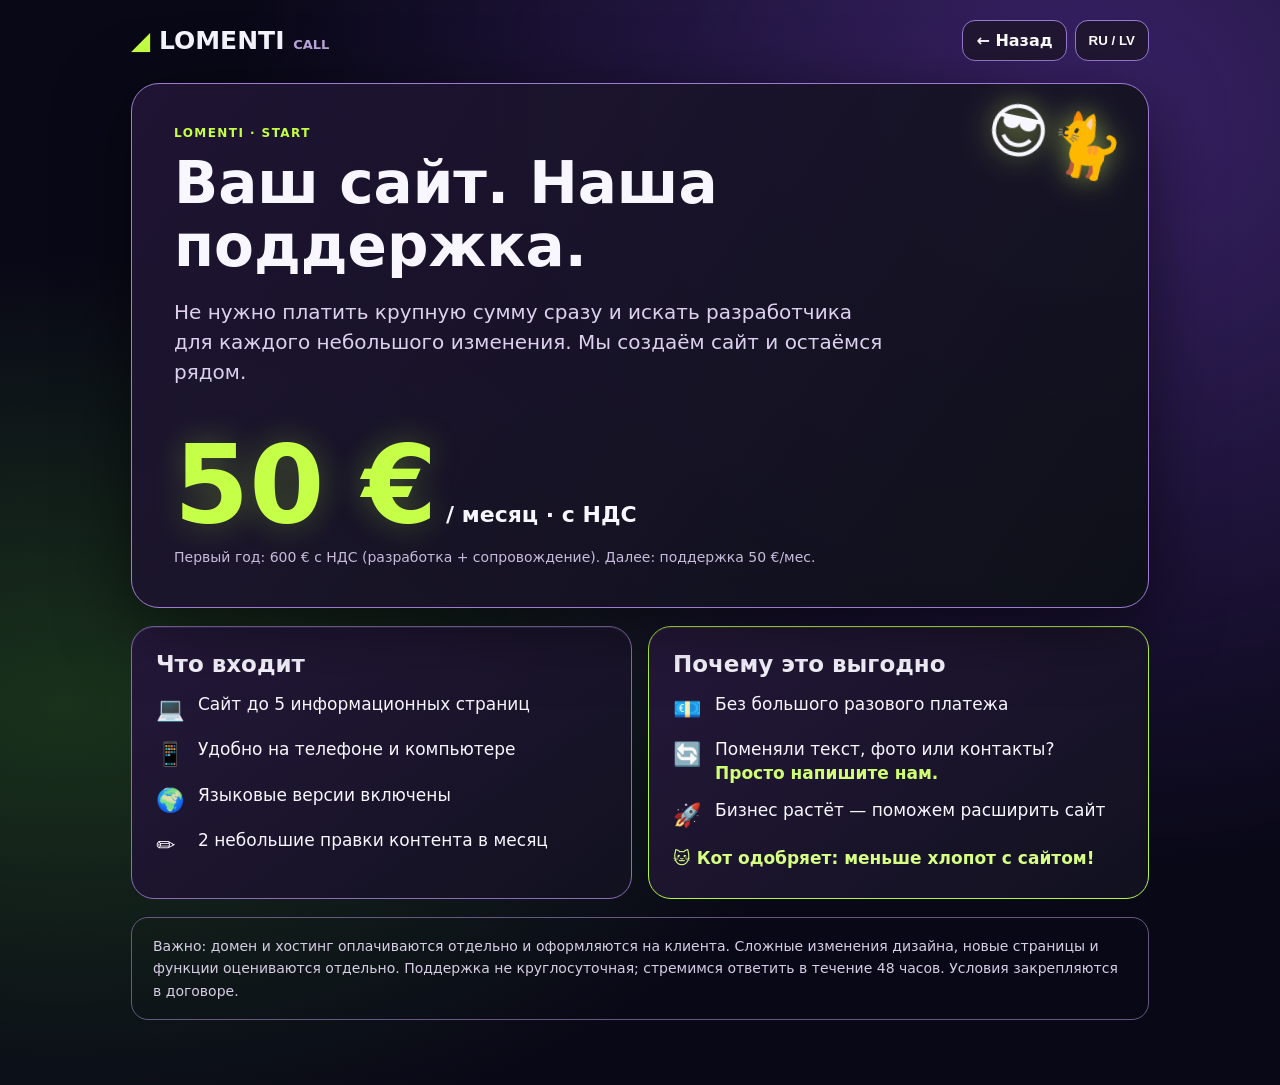
==== offer.html @ 2e2867dd "Add bilingual visual Start offer tab with cat meme and accurate pricing" ====
<!doctype html><html lang="ru"><head><meta charset="utf-8"><meta name="viewport" content="width=device-width,initial-scale=1"><title>Lomenti · Тариф Start</title><style>
:root{font-family:Inter,system-ui,Arial,sans-serif;color:#f8f6ff;background:#090817}*{box-sizing:border-box}body{margin:0;background:radial-gradient(ellipse at 85% 10%,#392267 0,transparent 55%),radial-gradient(ellipse at 5% 65%,#19321b 0,transparent 45%),#090817;min-height:100vh}.wrap{max-width:1050px;margin:auto;padding:20px 16px 65px}.top{display:flex;align-items:center;justify-content:space-between;gap:12px;margin-bottom:22px}.brand{font-size:25px;font-weight:900}.brand b{color:#c5ff44}.controls{display:flex;gap:8px}.btn{border:1px solid #9a79d1;border-radius:13px;padding:10px 13px;color:#fff;background:#211733;text-decoration:none;font-weight:700;cursor:pointer}.hero{border:1px solid #9d7bd1;border-radius:28px;padding:clamp(20px,4vw,42px);background:linear-gradient(125deg,#211536e8,#0c1015e8);box-shadow:0 15px 70px #0008;position:relative;overflow:hidden}.kicker{font-weight:800;color:#c5ff44;letter-spacing:.12em;font-size:12px}.hero h1{font-size:clamp(30px,5.6vw,58px);line-height:1.08;max-width:740px;margin:12px 0 12px}.hero p{font-size:clamp(15px,2.2vw,20px);color:#ddd1ef;line-height:1.5;max-width:720px}.cat{position:absolute;right:24px;top:20px;font-size:60px;transform:rotate(12deg);filter:drop-shadow(0 0 14px #d5ff5590)}.price{margin:24px 0 10px;display:inline-flex;align-items:baseline;gap:9px;flex-wrap:wrap}.price strong{font-size:clamp(65px,12vw,108px);line-height:1;color:#c6ff47;text-shadow:0 0 32px #b6ff3445}.price span{font-size:22px;font-weight:800}.fine{color:#c7bbdc;font-size:14px}.grid{display:grid;grid-template-columns:repeat(2,minmax(0,1fr));gap:16px;margin:18px 0}.card{background:linear-gradient(145deg,#25183a,#11111f);border:1px solid #8b6cb9;border-radius:23px;padding:24px;box-shadow:inset 0 1px #ffffff1a}.card h2{margin:0 0 16px;font-size:23px}.item{display:flex;gap:12px;align-items:flex-start;margin:13px 0;font-size:17px;line-height:1.4}.item .emoji{font-size:23px;flex:0 0 30px}.accent{color:#c8ff4b}.why{border-color:#b5f63f}.why strong{color:#d1ff73}.foot{padding:17px 21px;border:1px solid #685881;border-radius:17px;color:#d7cde5;font-size:14px;line-height:1.6}.meme{font-size:17px;font-weight:800;margin-top:17px;color:#d6ff84}.hidden{display:none}@media(max-width:650px){.grid{grid-template-columns:1fr}.cat{position:static;display:inline-block;font-size:45px}.card{padding:20px}.top{flex-wrap:wrap}.hero{padding:23px}.price span{font-size:18px}}</style></head><body><div class="wrap"><div class="top"><div class="brand"><b>◢</b> LOMENTI <span style="font-size:13px;color:#bda7dc">CALL</span></div><div class="controls"><a class="btn" href="./">← <span data-ru="Назад" data-lv="Atpakaļ">Назад</span></a><button class="btn" id="lang" type="button">RU / LV</button></div></div>
<section class="hero"><span class="cat" aria-hidden="true">😎🐈</span><div class="kicker">LOMENTI · START</div><h1 data-ru="Ваш сайт. Наша поддержка." data-lv="Jūsu mājaslapa. Mūsu atbalsts.">Ваш сайт. Наша поддержка.</h1><p data-ru="Не нужно платить крупную сумму сразу и искать разработчика для каждого небольшого изменения. Мы создаём сайт и остаёмся рядом." data-lv="Nav uzreiz jāmaksā liela summa un katram nelielam labojumam jāmeklē izstrādātājs. Mēs izveidojam vietni un turpinām palīdzēt.">Не нужно платить крупную сумму сразу и искать разработчика для каждого небольшого изменения. Мы создаём сайт и остаёмся рядом.</p><div class="price"><strong>50 €</strong><span data-ru="/ месяц · с НДС" data-lv="/ mēnesī · ar PVN">/ месяц · с НДС</span></div><div class="fine" data-ru="Первый год: 600 € с НДС (разработка + сопровождение). Далее: поддержка 50 €/мес." data-lv="Pirmais gads: 600 € ar PVN (izstrāde + atbalsts). Pēc tam: atbalsts 50 €/mēn.">Первый год: 600 € с НДС (разработка + сопровождение). Далее: поддержка 50 €/мес.</div></section>
<div class="grid"><section class="card"><h2 data-ru="Что входит" data-lv="Kas ir iekļauts">Что входит</h2><div class="item"><span class="emoji">💻</span><span data-ru="Сайт до 5 информационных страниц" data-lv="Mājaslapa ar līdz 5 informatīvām lapām">Сайт до 5 информационных страниц</span></div><div class="item"><span class="emoji">📱</span><span data-ru="Удобно на телефоне и компьютере" data-lv="Ērti telefonā un datorā">Удобно на телефоне и компьютере</span></div><div class="item"><span class="emoji">🌍</span><span data-ru="Языковые версии включены" data-lv="Valodu versijas iekļautas">Языковые версии включены</span></div><div class="item"><span class="emoji">✏️</span><span data-ru="2 небольшие правки контента в месяц" data-lv="2 nelieli satura labojumi mēnesī">2 небольшие правки контента в месяц</span></div></section><section class="card why"><h2 data-ru="Почему это выгодно" data-lv="Kāpēc tas ir izdevīgi">Почему это выгодно</h2><div class="item"><span class="emoji">💶</span><span data-ru="Без большого разового платежа" data-lv="Bez lielas vienreizējas iemaksas">Без большого разового платежа</span></div><div class="item"><span class="emoji">🔄</span><span data-ru="Поменяли текст, фото или контакты? <strong>Просто напишите нам.</strong>" data-lv="Mainījies teksts, foto vai kontakti? <strong>Vienkārši uzrakstiet mums.</strong>">Поменяли текст, фото или контакты? <strong>Просто напишите нам.</strong></span></div><div class="item"><span class="emoji">🚀</span><span data-ru="Бизнес растёт — поможем расширить сайт" data-lv="Uzņēmums aug — palīdzēsim paplašināt vietni">Бизнес растёт — поможем расширить сайт</span></div><div class="meme" data-ru="🐱 Кот одобряет: меньше хлопот с сайтом!" data-lv="🐱 Kaķis apstiprina: mazāk rūpju par vietni!">🐱 Кот одобряет: меньше хлопот с сайтом!</div></section></div><div class="foot" data-ru="Важно: домен и хостинг оплачиваются отдельно и оформляются на клиента. Сложные изменения дизайна, новые страницы и функции оцениваются отдельно. Поддержка не круглосуточная; стремимся ответить в течение 48 часов. Условия закрепляются в договоре." data-lv="Svarīgi: domēnu un hostingu apmaksā atsevišķi, un tie ir klienta īpašumā. Būtiskas dizaina izmaiņas, jaunas lapas un funkcijas vērtē atsevišķi. Atbalsts nav diennakts; cenšamies atbildēt 48 stundu laikā. Nosacījumi ir noteikti līgumā.">Важно: домен и хостинг оплачиваются отдельно и оформляются на клиента. Сложные изменения дизайна, новые страницы и функции оцениваются отдельно. Поддержка не круглосуточная; стремимся ответить в течение 48 часов. Условия закрепляются в договоре.</div></div><script>let lv=false;document.getElementById('lang').onclick=()=>{lv=!lv;document.documentElement.lang=lv?'lv':'ru';document.querySelectorAll('[data-ru]').forEach(el=>el.innerHTML=el.getAttribute(lv?'data-lv':'data-ru'))};</script></body></html>
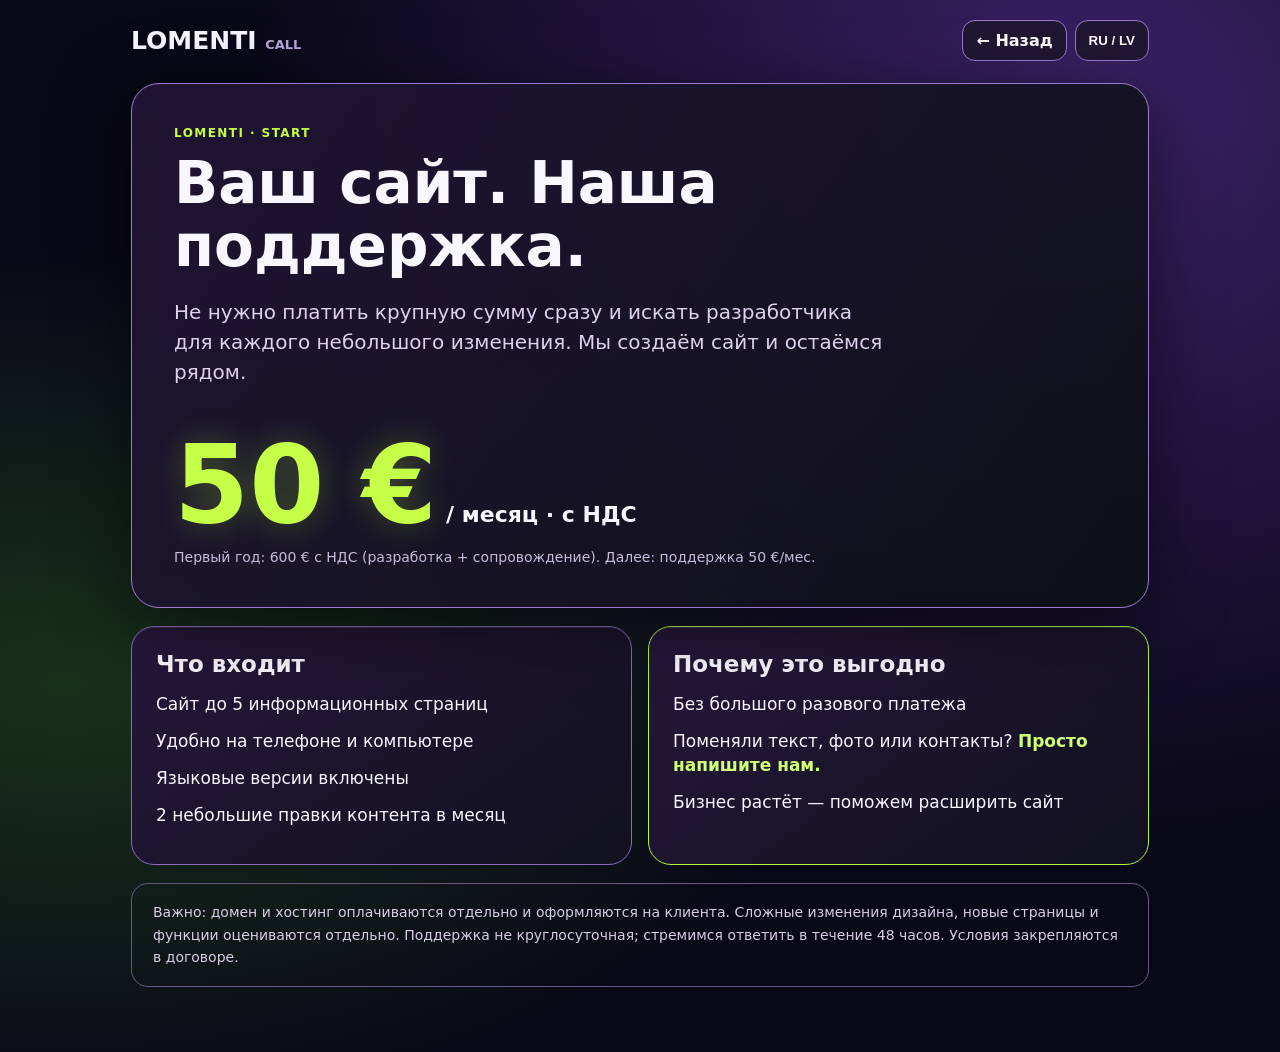
==== commit 193078c5: "Remove emoji decorations from visual Start offer" ====
--- a/offer.html
+++ b/offer.html
@@ -1,4 +1,4 @@
 <!doctype html><html lang="ru"><head><meta charset="utf-8"><meta name="viewport" content="width=device-width,initial-scale=1"><title>Lomenti · Тариф Start</title><style>
-:root{font-family:Inter,system-ui,Arial,sans-serif;color:#f8f6ff;background:#090817}*{box-sizing:border-box}body{margin:0;background:radial-gradient(ellipse at 85% 10%,#392267 0,transparent 55%),radial-gradient(ellipse at 5% 65%,#19321b 0,transparent 45%),#090817;min-height:100vh}.wrap{max-width:1050px;margin:auto;padding:20px 16px 65px}.top{display:flex;align-items:center;justify-content:space-between;gap:12px;margin-bottom:22px}.brand{font-size:25px;font-weight:900}.brand b{color:#c5ff44}.controls{display:flex;gap:8px}.btn{border:1px solid #9a79d1;border-radius:13px;padding:10px 13px;color:#fff;background:#211733;text-decoration:none;font-weight:700;cursor:pointer}.hero{border:1px solid #9d7bd1;border-radius:28px;padding:clamp(20px,4vw,42px);background:linear-gradient(125deg,#211536e8,#0c1015e8);box-shadow:0 15px 70px #0008;position:relative;overflow:hidden}.kicker{font-weight:800;color:#c5ff44;letter-spacing:.12em;font-size:12px}.hero h1{font-size:clamp(30px,5.6vw,58px);line-height:1.08;max-width:740px;margin:12px 0 12px}.hero p{font-size:clamp(15px,2.2vw,20px);color:#ddd1ef;line-height:1.5;max-width:720px}.cat{position:absolute;right:24px;top:20px;font-size:60px;transform:rotate(12deg);filter:drop-shadow(0 0 14px #d5ff5590)}.price{margin:24px 0 10px;display:inline-flex;align-items:baseline;gap:9px;flex-wrap:wrap}.price strong{font-size:clamp(65px,12vw,108px);line-height:1;color:#c6ff47;text-shadow:0 0 32px #b6ff3445}.price span{font-size:22px;font-weight:800}.fine{color:#c7bbdc;font-size:14px}.grid{display:grid;grid-template-columns:repeat(2,minmax(0,1fr));gap:16px;margin:18px 0}.card{background:linear-gradient(145deg,#25183a,#11111f);border:1px solid #8b6cb9;border-radius:23px;padding:24px;box-shadow:inset 0 1px #ffffff1a}.card h2{margin:0 0 16px;font-size:23px}.item{display:flex;gap:12px;align-items:flex-start;margin:13px 0;font-size:17px;line-height:1.4}.item .emoji{font-size:23px;flex:0 0 30px}.accent{color:#c8ff4b}.why{border-color:#b5f63f}.why strong{color:#d1ff73}.foot{padding:17px 21px;border:1px solid #685881;border-radius:17px;color:#d7cde5;font-size:14px;line-height:1.6}.meme{font-size:17px;font-weight:800;margin-top:17px;color:#d6ff84}.hidden{display:none}@media(max-width:650px){.grid{grid-template-columns:1fr}.cat{position:static;display:inline-block;font-size:45px}.card{padding:20px}.top{flex-wrap:wrap}.hero{padding:23px}.price span{font-size:18px}}</style></head><body><div class="wrap"><div class="top"><div class="brand"><b>◢</b> LOMENTI <span style="font-size:13px;color:#bda7dc">CALL</span></div><div class="controls"><a class="btn" href="./">← <span data-ru="Назад" data-lv="Atpakaļ">Назад</span></a><button class="btn" id="lang" type="button">RU / LV</button></div></div>
-<section class="hero"><span class="cat" aria-hidden="true">😎🐈</span><div class="kicker">LOMENTI · START</div><h1 data-ru="Ваш сайт. Наша поддержка." data-lv="Jūsu mājaslapa. Mūsu atbalsts.">Ваш сайт. Наша поддержка.</h1><p data-ru="Не нужно платить крупную сумму сразу и искать разработчика для каждого небольшого изменения. Мы создаём сайт и остаёмся рядом." data-lv="Nav uzreiz jāmaksā liela summa un katram nelielam labojumam jāmeklē izstrādātājs. Mēs izveidojam vietni un turpinām palīdzēt.">Не нужно платить крупную сумму сразу и искать разработчика для каждого небольшого изменения. Мы создаём сайт и остаёмся рядом.</p><div class="price"><strong>50 €</strong><span data-ru="/ месяц · с НДС" data-lv="/ mēnesī · ar PVN">/ месяц · с НДС</span></div><div class="fine" data-ru="Первый год: 600 € с НДС (разработка + сопровождение). Далее: поддержка 50 €/мес." data-lv="Pirmais gads: 600 € ar PVN (izstrāde + atbalsts). Pēc tam: atbalsts 50 €/mēn.">Первый год: 600 € с НДС (разработка + сопровождение). Далее: поддержка 50 €/мес.</div></section>
-<div class="grid"><section class="card"><h2 data-ru="Что входит" data-lv="Kas ir iekļauts">Что входит</h2><div class="item"><span class="emoji">💻</span><span data-ru="Сайт до 5 информационных страниц" data-lv="Mājaslapa ar līdz 5 informatīvām lapām">Сайт до 5 информационных страниц</span></div><div class="item"><span class="emoji">📱</span><span data-ru="Удобно на телефоне и компьютере" data-lv="Ērti telefonā un datorā">Удобно на телефоне и компьютере</span></div><div class="item"><span class="emoji">🌍</span><span data-ru="Языковые версии включены" data-lv="Valodu versijas iekļautas">Языковые версии включены</span></div><div class="item"><span class="emoji">✏️</span><span data-ru="2 небольшие правки контента в месяц" data-lv="2 nelieli satura labojumi mēnesī">2 небольшие правки контента в месяц</span></div></section><section class="card why"><h2 data-ru="Почему это выгодно" data-lv="Kāpēc tas ir izdevīgi">Почему это выгодно</h2><div class="item"><span class="emoji">💶</span><span data-ru="Без большого разового платежа" data-lv="Bez lielas vienreizējas iemaksas">Без большого разового платежа</span></div><div class="item"><span class="emoji">🔄</span><span data-ru="Поменяли текст, фото или контакты? <strong>Просто напишите нам.</strong>" data-lv="Mainījies teksts, foto vai kontakti? <strong>Vienkārši uzrakstiet mums.</strong>">Поменяли текст, фото или контакты? <strong>Просто напишите нам.</strong></span></div><div class="item"><span class="emoji">🚀</span><span data-ru="Бизнес растёт — поможем расширить сайт" data-lv="Uzņēmums aug — palīdzēsim paplašināt vietni">Бизнес растёт — поможем расширить сайт</span></div><div class="meme" data-ru="🐱 Кот одобряет: меньше хлопот с сайтом!" data-lv="🐱 Kaķis apstiprina: mazāk rūpju par vietni!">🐱 Кот одобряет: меньше хлопот с сайтом!</div></section></div><div class="foot" data-ru="Важно: домен и хостинг оплачиваются отдельно и оформляются на клиента. Сложные изменения дизайна, новые страницы и функции оцениваются отдельно. Поддержка не круглосуточная; стремимся ответить в течение 48 часов. Условия закрепляются в договоре." data-lv="Svarīgi: domēnu un hostingu apmaksā atsevišķi, un tie ir klienta īpašumā. Būtiskas dizaina izmaiņas, jaunas lapas un funkcijas vērtē atsevišķi. Atbalsts nav diennakts; cenšamies atbildēt 48 stundu laikā. Nosacījumi ir noteikti līgumā.">Важно: домен и хостинг оплачиваются отдельно и оформляются на клиента. Сложные изменения дизайна, новые страницы и функции оцениваются отдельно. Поддержка не круглосуточная; стремимся ответить в течение 48 часов. Условия закрепляются в договоре.</div></div><script>let lv=false;document.getElementById('lang').onclick=()=>{lv=!lv;document.documentElement.lang=lv?'lv':'ru';document.querySelectorAll('[data-ru]').forEach(el=>el.innerHTML=el.getAttribute(lv?'data-lv':'data-ru'))};</script></body></html>+:root{font-family:Inter,system-ui,Arial,sans-serif;color:#f8f6ff;background:#090817}*{box-sizing:border-box}body{margin:0;background:radial-gradient(ellipse at 85% 10%,#392267 0,transparent 55%),radial-gradient(ellipse at 5% 65%,#19321b 0,transparent 45%),#090817;min-height:100vh}.wrap{max-width:1050px;margin:auto;padding:20px 16px 65px}.top{display:flex;align-items:center;justify-content:space-between;gap:12px;margin-bottom:22px}.brand{font-size:25px;font-weight:900}.brand b{color:#c5ff44}.controls{display:flex;gap:8px}.btn{border:1px solid #9a79d1;border-radius:13px;padding:10px 13px;color:#fff;background:#211733;text-decoration:none;font-weight:700;cursor:pointer}.hero{border:1px solid #9d7bd1;border-radius:28px;padding:clamp(20px,4vw,42px);background:linear-gradient(125deg,#211536e8,#0c1015e8);box-shadow:0 15px 70px #0008;position:relative;overflow:hidden}.kicker{font-weight:800;color:#c5ff44;letter-spacing:.12em;font-size:12px}.hero h1{font-size:clamp(30px,5.6vw,58px);line-height:1.08;max-width:740px;margin:12px 0 12px}.hero p{font-size:clamp(15px,2.2vw,20px);color:#ddd1ef;line-height:1.5;max-width:720px}.price{margin:24px 0 10px;display:inline-flex;align-items:baseline;gap:9px;flex-wrap:wrap}.price strong{font-size:clamp(65px,12vw,108px);line-height:1;color:#c6ff47;text-shadow:0 0 32px #b6ff3445}.price span{font-size:22px;font-weight:800}.fine{color:#c7bbdc;font-size:14px}.grid{display:grid;grid-template-columns:repeat(2,minmax(0,1fr));gap:16px;margin:18px 0}.card{background:linear-gradient(145deg,#25183a,#11111f);border:1px solid #8b6cb9;border-radius:23px;padding:24px;box-shadow:inset 0 1px #ffffff1a}.card h2{margin:0 0 16px;font-size:23px}.item{display:flex;gap:12px;align-items:flex-start;margin:13px 0;font-size:17px;line-height:1.4}.accent{color:#c8ff4b}.why{border-color:#b5f63f}.why strong{color:#d1ff73}.foot{padding:17px 21px;border:1px solid #685881;border-radius:17px;color:#d7cde5;font-size:14px;line-height:1.6}.hidden{display:none}@media(max-width:650px){.grid{grid-template-columns:1fr}.card{padding:20px}.top{flex-wrap:wrap}.hero{padding:23px}.price span{font-size:18px}}</style></head><body><div class="wrap"><div class="top"><div class="brand">LOMENTI <span style="font-size:13px;color:#bda7dc">CALL</span></div><div class="controls"><a class="btn" href="./">← <span data-ru="Назад" data-lv="Atpakaļ">Назад</span></a><button class="btn" id="lang" type="button">RU / LV</button></div></div>
+<section class="hero"><div class="kicker">LOMENTI · START</div><h1 data-ru="Ваш сайт. Наша поддержка." data-lv="Jūsu mājaslapa. Mūsu atbalsts.">Ваш сайт. Наша поддержка.</h1><p data-ru="Не нужно платить крупную сумму сразу и искать разработчика для каждого небольшого изменения. Мы создаём сайт и остаёмся рядом." data-lv="Nav uzreiz jāmaksā liela summa un katram nelielam labojumam jāmeklē izstrādātājs. Mēs izveidojam vietni un turpinām palīdzēt.">Не нужно платить крупную сумму сразу и искать разработчика для каждого небольшого изменения. Мы создаём сайт и остаёмся рядом.</p><div class="price"><strong>50 €</strong><span data-ru="/ месяц · с НДС" data-lv="/ mēnesī · ar PVN">/ месяц · с НДС</span></div><div class="fine" data-ru="Первый год: 600 € с НДС (разработка + сопровождение). Далее: поддержка 50 €/мес." data-lv="Pirmais gads: 600 € ar PVN (izstrāde + atbalsts). Pēc tam: atbalsts 50 €/mēn.">Первый год: 600 € с НДС (разработка + сопровождение). Далее: поддержка 50 €/мес.</div></section>
+<div class="grid"><section class="card"><h2 data-ru="Что входит" data-lv="Kas ir iekļauts">Что входит</h2><div class="item"><span data-ru="Сайт до 5 информационных страниц" data-lv="Mājaslapa ar līdz 5 informatīvām lapām">Сайт до 5 информационных страниц</span></div><div class="item"><span data-ru="Удобно на телефоне и компьютере" data-lv="Ērti telefonā un datorā">Удобно на телефоне и компьютере</span></div><div class="item"><span data-ru="Языковые версии включены" data-lv="Valodu versijas iekļautas">Языковые версии включены</span></div><div class="item"><span data-ru="2 небольшие правки контента в месяц" data-lv="2 nelieli satura labojumi mēnesī">2 небольшие правки контента в месяц</span></div></section><section class="card why"><h2 data-ru="Почему это выгодно" data-lv="Kāpēc tas ir izdevīgi">Почему это выгодно</h2><div class="item"><span data-ru="Без большого разового платежа" data-lv="Bez lielas vienreizējas iemaksas">Без большого разового платежа</span></div><div class="item"><span data-ru="Поменяли текст, фото или контакты? <strong>Просто напишите нам.</strong>" data-lv="Mainījies teksts, foto vai kontakti? <strong>Vienkārši uzrakstiet mums.</strong>">Поменяли текст, фото или контакты? <strong>Просто напишите нам.</strong></span></div><div class="item"><span data-ru="Бизнес растёт — поможем расширить сайт" data-lv="Uzņēmums aug — palīdzēsim paplašināt vietni">Бизнес растёт — поможем расширить сайт</span></div></section></div><div class="foot" data-ru="Важно: домен и хостинг оплачиваются отдельно и оформляются на клиента. Сложные изменения дизайна, новые страницы и функции оцениваются отдельно. Поддержка не круглосуточная; стремимся ответить в течение 48 часов. Условия закрепляются в договоре." data-lv="Svarīgi: domēnu un hostingu apmaksā atsevišķi, un tie ir klienta īpašumā. Būtiskas dizaina izmaiņas, jaunas lapas un funkcijas vērtē atsevišķi. Atbalsts nav diennakts; cenšamies atbildēt 48 stundu laikā. Nosacījumi ir noteikti līgumā.">Важно: домен и хостинг оплачиваются отдельно и оформляются на клиента. Сложные изменения дизайна, новые страницы и функции оцениваются отдельно. Поддержка не круглосуточная; стремимся ответить в течение 48 часов. Условия закрепляются в договоре.</div></div><script>let lv=false;document.getElementById('lang').onclick=()=>{lv=!lv;document.documentElement.lang=lv?'lv':'ru';document.querySelectorAll('[data-ru]').forEach(el=>el.innerHTML=el.getAttribute(lv?'data-lv':'data-ru'))};</script></body></html>
